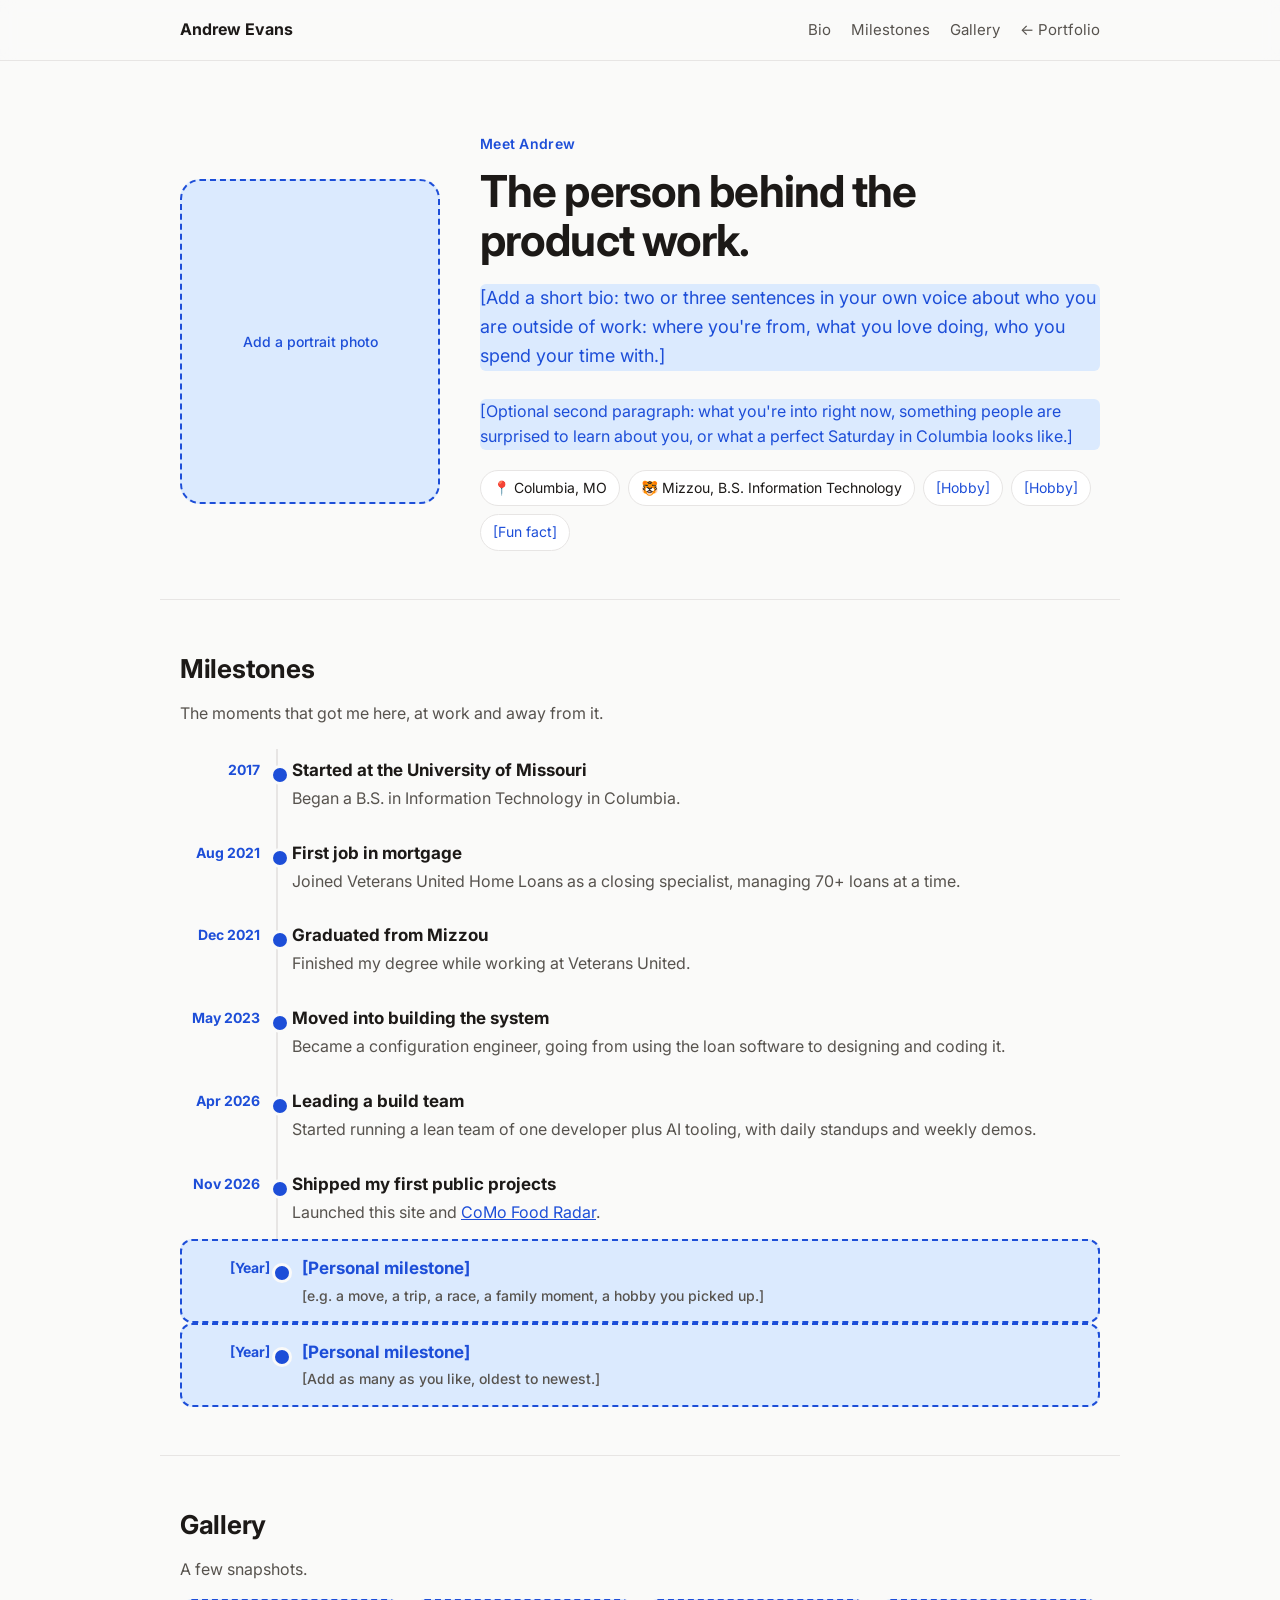
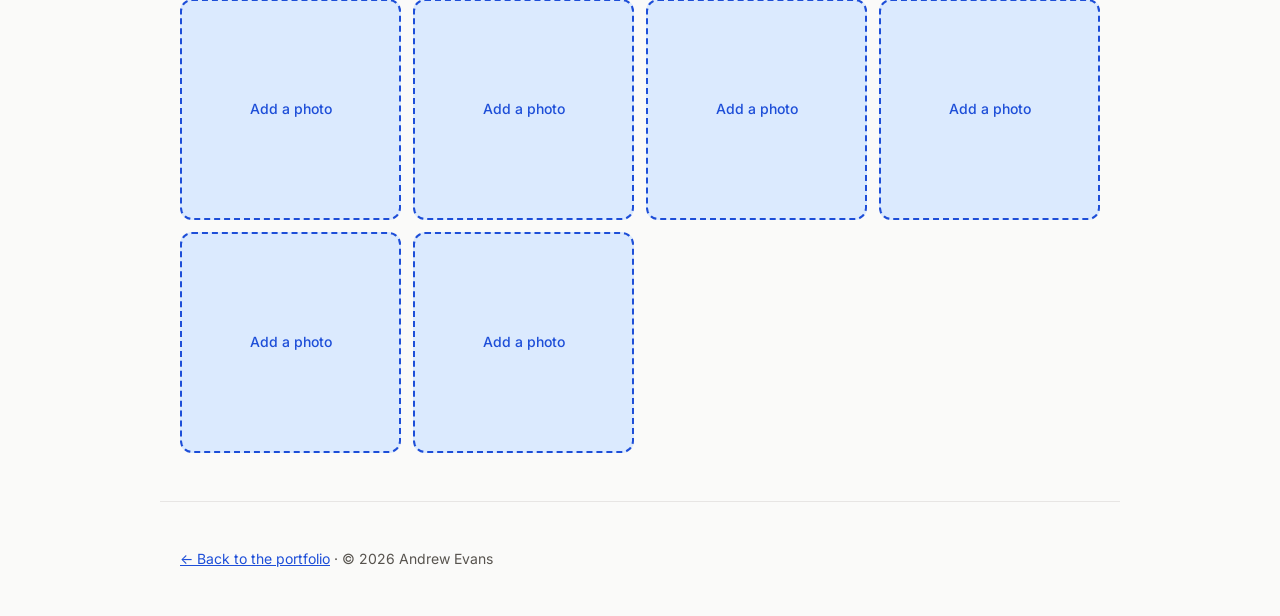
==== about/index.html @ 084d6e0a "Add Meet Andrew page (bio, milestones, gallery) and footer callout; personal content pending Co-Auth" ====
<!doctype html>
<html lang="en">
<head>
  <meta charset="utf-8">
  <meta name="viewport" content="width=device-width, initial-scale=1">
  <title>Meet Andrew · Andrew Evans</title>
  <meta name="description" content="Andrew Evans outside of work: a quick bio, milestones and photos.">
  <link rel="preconnect" href="https://fonts.googleapis.com">
  <link rel="preconnect" href="https://fonts.gstatic.com" crossorigin>
  <link href="https://fonts.googleapis.com/css2?family=Inter:wght@400;500;600;700&display=swap" rel="stylesheet">
  <link rel="stylesheet" href="../styles.css">
  <link rel="stylesheet" href="about.css">
</head>
<body>
  <header class="site-header">
    <nav class="wrap nav">
      <a class="brand" href="../">Andrew Evans</a>
      <ul>
        <li><a href="#bio">Bio</a></li>
        <li><a href="#milestones">Milestones</a></li>
        <li><a href="#gallery">Gallery</a></li>
        <li><a href="../">← Portfolio</a></li>
      </ul>
    </nav>
  </header>

  <main>
    <section id="bio" class="wrap about-hero">
      <div class="portrait todo" aria-label="Portrait photo">
        <!-- Replace with: <img src="../images/about/portrait.jpg" alt="Andrew smiling outdoors"> -->
        <span>Add a portrait photo</span>
      </div>
      <div>
        <p class="eyebrow">Meet Andrew</p>
        <h1>The person behind the product work.</h1>
        <p class="lede todo-text">[Add a short bio: two or three sentences in your own voice about who you are outside of work: where you're from, what you love doing, who you spend your time with.]</p>
        <p class="todo-text">[Optional second paragraph: what you're into right now, something people are surprised to learn about you, or what a perfect Saturday in Columbia looks like.]</p>
        <ul class="facts-chips">
          <li>📍 Columbia, MO</li>
          <li>🐯 Mizzou, B.S. Information Technology</li>
          <li class="todo-text">[Hobby]</li>
          <li class="todo-text">[Hobby]</li>
          <li class="todo-text">[Fun fact]</li>
        </ul>
      </div>
    </section>

    <section id="milestones" class="wrap section">
      <h2>Milestones</h2>
      <p class="muted">The moments that got me here, at work and away from it.</p>
      <ol class="timeline">
        <li>
          <span class="when">2017</span>
          <div><h3>Started at the University of Missouri</h3><p>Began a B.S. in Information Technology in Columbia.</p></div>
        </li>
        <li>
          <span class="when">Aug 2021</span>
          <div><h3>First job in mortgage</h3><p>Joined Veterans United Home Loans as a closing specialist, managing 70+ loans at a time.</p></div>
        </li>
        <li>
          <span class="when">Dec 2021</span>
          <div><h3>Graduated from Mizzou</h3><p>Finished my degree while working at Veterans United.</p></div>
        </li>
        <li>
          <span class="when">May 2023</span>
          <div><h3>Moved into building the system</h3><p>Became a configuration engineer, going from using the loan software to designing and coding it.</p></div>
        </li>
        <li>
          <span class="when">Apr 2026</span>
          <div><h3>Leading a build team</h3><p>Started running a lean team of one developer plus AI tooling, with daily standups and weekly demos.</p></div>
        </li>
        <li>
          <span class="when">Nov 2026</span>
          <div><h3>Shipped my first public projects</h3><p>Launched this site and <a href="https://andrew-jake-evans.github.io/como-business-radar/" target="_blank" rel="noopener">CoMo Food Radar</a>.</p></div>
        </li>
        <li class="todo">
          <span class="when">[Year]</span>
          <div><h3>[Personal milestone]</h3><p>[e.g. a move, a trip, a race, a family moment, a hobby you picked up.]</p></div>
        </li>
        <li class="todo">
          <span class="when">[Year]</span>
          <div><h3>[Personal milestone]</h3><p>[Add as many as you like, oldest to newest.]</p></div>
        </li>
      </ol>
    </section>

    <section id="gallery" class="wrap section">
      <h2>Gallery</h2>
      <p class="muted">A few snapshots.</p>
      <div class="gallery" id="galleryGrid"></div>
    </section>
  </main>

  <dialog id="lightbox" aria-label="Photo viewer">
    <button class="lb-close" aria-label="Close">×</button>
    <img id="lbImg" alt="">
    <p id="lbCap"></p>
  </dialog>

  <footer class="wrap footer">
    <p><a href="../">← Back to the portfolio</a> · © 2026 Andrew Evans</p>
  </footer>

  <script>
    // Add photos to images/about/ and list them here: file name and a short caption.
    const PHOTOS = [
      // { src: "../images/about/hiking.jpg", caption: "Hiking the Katy Trail" },
    ];
    const grid = document.getElementById("galleryGrid");
    const esc = (s) => String(s).replace(/[&<>"']/g, (c) => ({ "&": "&amp;", "<": "&lt;", ">": "&gt;", '"': "&quot;", "'": "&#39;" }[c]));
    grid.innerHTML = PHOTOS.length
      ? PHOTOS.map((p, i) => `<figure><button data-i="${i}"><img src="${esc(p.src)}" alt="${esc(p.caption)}" loading="lazy"></button><figcaption>${esc(p.caption)}</figcaption></figure>`).join("")
      : Array.from({ length: 6 }, () => `<figure class="todo"><span>Add a photo</span></figure>`).join("");
    const lb = document.getElementById("lightbox");
    grid.addEventListener("click", (e) => {
      const b = e.target.closest("button[data-i]");
      if (!b) return;
      const p = PHOTOS[b.dataset.i];
      document.getElementById("lbImg").src = p.src;
      document.getElementById("lbImg").alt = p.caption;
      document.getElementById("lbCap").textContent = p.caption;
      lb.showModal();
    });
    lb.addEventListener("click", (e) => { if (e.target === lb || e.target.closest(".lb-close")) lb.close(); });
  </script>
</body>
</html>
---- styles.css ----
:root {
  --bg: #fafaf9;
  --surface: #ffffff;
  --text: #1c1917;
  --muted: #57534e;
  --border: #e7e5e4;
  --accent: #1d4ed8;
  --accent-soft: #dbeafe;
}
@media (prefers-color-scheme: dark) {
  :root {
    --bg: #0c0a09;
    --surface: #1c1917;
    --text: #f5f5f4;
    --muted: #a8a29e;
    --border: #292524;
    --accent: #60a5fa;
    --accent-soft: #172554;
  }
}

* { box-sizing: border-box; }
html { scroll-behavior: smooth; }
body {
  margin: 0;
  background: var(--bg);
  color: var(--text);
  font: 16px/1.6 Inter, system-ui, -apple-system, sans-serif;
}
a { color: var(--accent); }
.wrap { max-width: 960px; margin: 0 auto; padding: 0 20px; }

.site-header {
  position: sticky; top: 0; z-index: 10;
  background: color-mix(in srgb, var(--bg) 85%, transparent);
  backdrop-filter: blur(8px);
  border-bottom: 1px solid var(--border);
}
.nav { display: flex; align-items: center; justify-content: space-between; height: 60px; }
.brand { font-weight: 700; color: var(--text); text-decoration: none; }
.nav ul { display: flex; gap: 20px; list-style: none; margin: 0; padding: 0; }
.nav ul a { color: var(--muted); text-decoration: none; font-size: 15px; }
.nav ul a:hover { color: var(--text); }

.hero { padding: 88px 20px 56px; }
.eyebrow { color: var(--accent); font-weight: 600; font-size: 14px; letter-spacing: .02em; margin: 0 0 12px; }
h1 { font-size: clamp(32px, 5vw, 52px); line-height: 1.1; letter-spacing: -.02em; margin: 0 0 20px; max-width: 18ch; }
.lede { font-size: 18px; color: var(--muted); max-width: 60ch; margin: 0 0 28px; }

.cta { display: flex; flex-wrap: wrap; gap: 12px; }
.btn {
  display: inline-block; padding: 10px 18px; border-radius: 8px;
  border: 1px solid var(--border); background: var(--surface);
  color: var(--text); text-decoration: none; font-weight: 500;
}
.btn:hover { border-color: var(--accent); }
.btn.primary { background: var(--accent); border-color: var(--accent); color: var(--bg); }

.stats { display: grid; grid-template-columns: repeat(auto-fit, minmax(200px, 1fr)); gap: 16px; margin: 48px 0 0; }
.stats div { border-left: 3px solid var(--accent); padding-left: 14px; }
.stats dt { font-size: 32px; font-weight: 700; }
.stats dd { margin: 0; color: var(--muted); font-size: 14px; }

.section { padding: 48px 20px; border-top: 1px solid var(--border); }
h2 { font-size: 26px; letter-spacing: -.01em; margin: 0 0 20px; }
.muted { color: var(--muted); margin-top: -8px; }

.cards { display: grid; grid-template-columns: repeat(auto-fit, minmax(260px, 1fr)); gap: 16px; }
.card { background: var(--surface); border: 1px solid var(--border); border-radius: 12px; padding: 22px; }
.card h3 { margin: 0 0 4px; font-size: 18px; }
.card .meta { margin: 0 0 12px; color: var(--accent); font-size: 13px; font-weight: 500; }
.card p { margin: 0 0 10px; color: var(--muted); }
.card.placeholder { border-style: dashed; background: transparent; }
.link { font-weight: 500; text-decoration: none; }

.skills { display: grid; grid-template-columns: repeat(auto-fit, minmax(200px, 1fr)); gap: 20px; }
.skills h3 { margin: 0 0 6px; font-size: 15px; }
.skills p { margin: 0; color: var(--muted); font-size: 15px; }

.contact p { max-width: 60ch; color: var(--muted); }
.footer { padding: 32px 20px; color: var(--muted); font-size: 14px; border-top: 1px solid var(--border); }

@media (max-width: 600px) {
  .nav ul { gap: 14px; }
  .nav ul li:nth-child(3) { display: none; }
  .hero { padding-top: 56px; }
}

.step { font-size: 13px; font-weight: 700; color: var(--accent); margin: 0 0 8px !important; letter-spacing: .05em; }
.steps .card h3 { margin-bottom: 10px; }

.worklist { list-style: none; margin: 0; padding: 0; display: grid; grid-template-columns: repeat(auto-fit, minmax(280px, 1fr)); gap: 0 32px; }
.worklist li { padding: 10px 0 10px 16px; border-left: 2px solid var(--border); margin-bottom: 8px; }
.worklist li:hover { border-left-color: var(--accent); }
.worklist h3 { margin: 0; font-size: 16px; font-weight: 500; }
.worklist p { margin: 0; color: var(--muted); font-size: 15px; }
.card .link + .link { margin-left: 14px; }

/* Meet Andrew callout */
.meet { padding: 8px 20px 48px; }
.meet-card {
  display: block; text-decoration: none; color: var(--text); border-radius: 16px; padding: 28px;
  background: linear-gradient(135deg, var(--accent-soft), var(--surface)); border: 1px solid var(--border);
  transition: border-color .15s, transform .15s;
}
.meet-card:hover { border-color: var(--accent); transform: translateY(-2px); }
.meet-kicker { display: block; color: var(--accent); font-weight: 600; font-size: 14px; }
.meet-title { display: block; font-size: clamp(22px, 3vw, 30px); font-weight: 700; letter-spacing: -.01em; margin: 4px 0 6px; }
.meet-sub { display: block; color: var(--muted); }
---- about/about.css ----
/* Meet Andrew page */
.about-hero { display: grid; grid-template-columns: 260px 1fr; gap: 40px; align-items: center; padding: 72px 20px 48px; }
.portrait { width: 260px; aspect-ratio: 4 / 5; border-radius: 20px; overflow: hidden; background: var(--surface); border: 1px solid var(--border); display: grid; place-items: center; }
.portrait img { width: 100%; height: 100%; object-fit: cover; }
.about-hero h1 { font-size: clamp(30px, 4.5vw, 44px); }
.about-hero p { max-width: 62ch; }
.facts-chips { list-style: none; display: flex; flex-wrap: wrap; gap: 8px; padding: 0; margin: 20px 0 0; }
.facts-chips li { font-size: 14px; padding: 6px 12px; border-radius: 999px; background: var(--surface); border: 1px solid var(--border); }

.timeline { list-style: none; margin: 8px 0 0; padding: 0; position: relative; }
.timeline::before { content: ""; position: absolute; left: 96px; top: 6px; bottom: 6px; width: 2px; background: var(--border); }
.timeline li { display: grid; grid-template-columns: 80px 1fr; gap: 32px; padding: 14px 0; position: relative; }
.timeline li::after { content: ""; position: absolute; left: 90px; top: 22px; width: 14px; height: 14px; border-radius: 50%; background: var(--accent); border: 3px solid var(--bg); }
.timeline .when { font-weight: 700; color: var(--accent); font-size: 14px; text-align: right; padding-top: 2px; }
.timeline h3 { margin: 0 0 2px; font-size: 17px; }
.timeline p { margin: 0; color: var(--muted); }

.gallery { display: grid; grid-template-columns: repeat(auto-fill, minmax(200px, 1fr)); gap: 12px; }
.gallery figure { margin: 0; }
.gallery button { display: block; width: 100%; padding: 0; border: 0; border-radius: 12px; overflow: hidden; cursor: zoom-in; background: var(--surface); }
.gallery img { display: block; width: 100%; aspect-ratio: 1; object-fit: cover; transition: transform .2s; }
.gallery button:hover img { transform: scale(1.03); }
.gallery figcaption { font-size: 13px; color: var(--muted); margin-top: 6px; }
.gallery figure.todo { aspect-ratio: 1; display: grid; place-items: center; border-radius: 12px; }

dialog#lightbox { border: 0; padding: 0; background: transparent; max-width: min(92vw, 1000px); }
dialog#lightbox::backdrop { background: rgba(0, 0, 0, .8); }
#lbImg { display: block; max-width: 100%; max-height: 80vh; border-radius: 12px; margin: 0 auto; }
#lbCap { color: #fff; text-align: center; margin: 10px 0 0; }
.lb-close { position: absolute; top: 8px; right: 8px; width: 36px; height: 36px; border-radius: 50%; border: 0; background: rgba(0, 0, 0, .6); color: #fff; font-size: 22px; cursor: pointer; }

/* Placeholders: visible on purpose so nothing ships half-filled. */
.todo { border: 2px dashed var(--accent) !important; background: var(--accent-soft) !important; color: var(--accent); font-size: 14px; font-weight: 500; }
.todo-text { color: var(--accent) !important; background: var(--accent-soft); border-radius: 6px; }
.timeline li.todo { border-radius: 12px; padding-left: 8px; padding-right: 8px; }

@media (max-width: 720px) {
  .about-hero { grid-template-columns: 1fr; gap: 24px; padding-top: 40px; }
  .portrait { width: 200px; }
  .timeline::before { left: 8px; }
  .timeline li { grid-template-columns: 1fr; gap: 2px; padding-left: 32px; }
  .timeline li::after { left: 2px; }
  .timeline .when { text-align: left; }
}
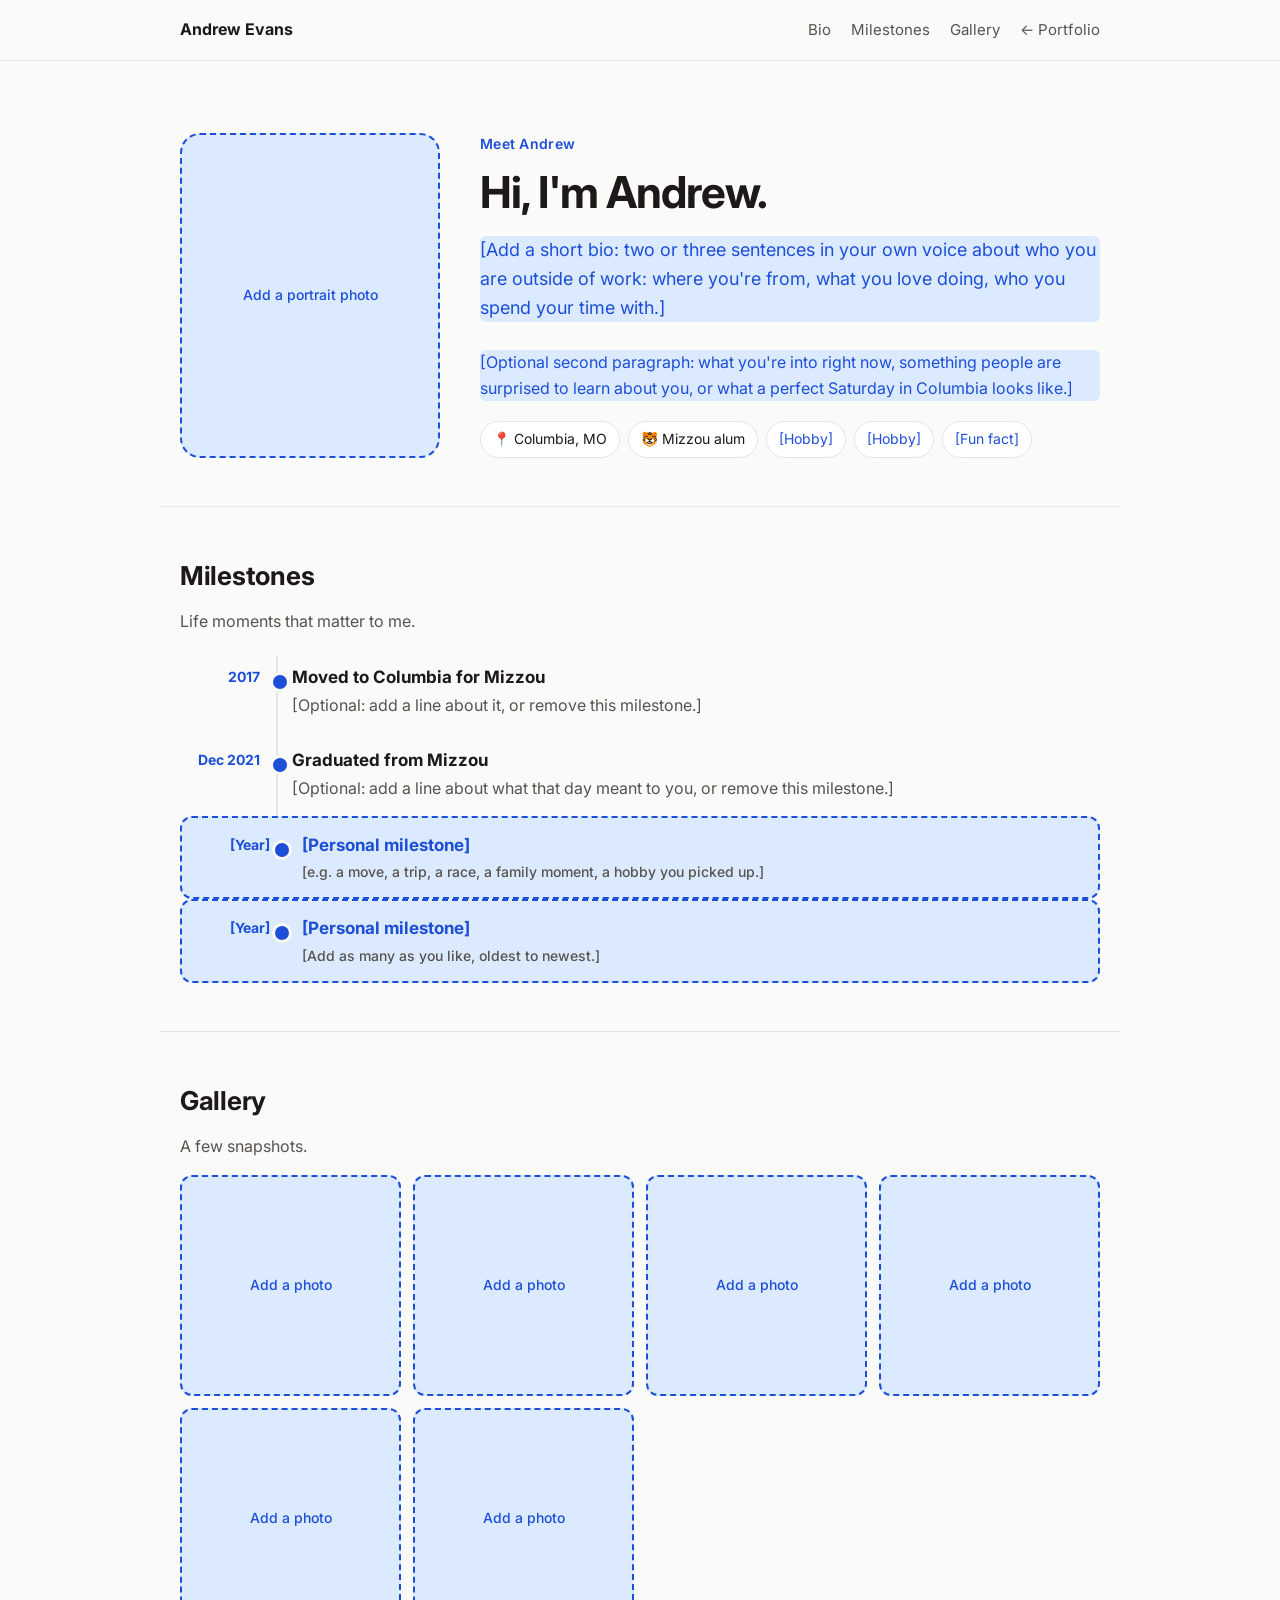
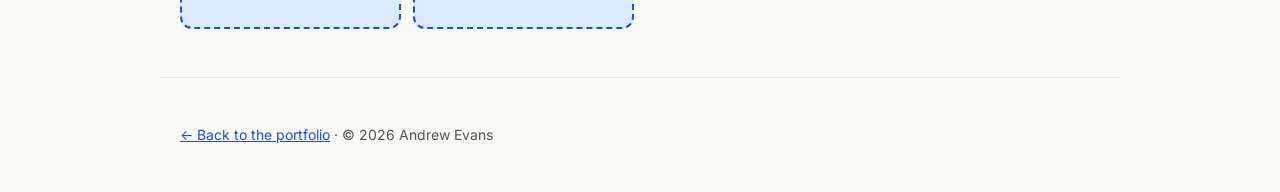
==== commit c791460a: "Keep Meet Andrew page strictly personal Co-Authored-By: Claude Opus 5.5 <noreply@anthropic.com>" ====
--- a/about/index.html
+++ b/about/index.html
@@ -4,7 +4,7 @@
   <meta charset="utf-8">
   <meta name="viewport" content="width=device-width, initial-scale=1">
   <title>Meet Andrew · Andrew Evans</title>
-  <meta name="description" content="Andrew Evans outside of work: a quick bio, milestones and photos.">
+  <meta name="description" content="Andrew Evans outside of work: a personal bio, life milestones and photos.">
   <link rel="preconnect" href="https://fonts.googleapis.com">
   <link rel="preconnect" href="https://fonts.gstatic.com" crossorigin>
   <link href="https://fonts.googleapis.com/css2?family=Inter:wght@400;500;600;700&display=swap" rel="stylesheet">
@@ -32,12 +32,12 @@
       </div>
       <div>
         <p class="eyebrow">Meet Andrew</p>
-        <h1>The person behind the product work.</h1>
+        <h1>Hi, I'm Andrew.</h1>
         <p class="lede todo-text">[Add a short bio: two or three sentences in your own voice about who you are outside of work: where you're from, what you love doing, who you spend your time with.]</p>
         <p class="todo-text">[Optional second paragraph: what you're into right now, something people are surprised to learn about you, or what a perfect Saturday in Columbia looks like.]</p>
         <ul class="facts-chips">
           <li>📍 Columbia, MO</li>
-          <li>🐯 Mizzou, B.S. Information Technology</li>
+          <li>🐯 Mizzou alum</li>
           <li class="todo-text">[Hobby]</li>
           <li class="todo-text">[Hobby]</li>
           <li class="todo-text">[Fun fact]</li>
@@ -47,31 +47,15 @@
 
     <section id="milestones" class="wrap section">
       <h2>Milestones</h2>
-      <p class="muted">The moments that got me here, at work and away from it.</p>
+      <p class="muted">Life moments that matter to me.</p>
       <ol class="timeline">
         <li>
           <span class="when">2017</span>
-          <div><h3>Started at the University of Missouri</h3><p>Began a B.S. in Information Technology in Columbia.</p></div>
-        </li>
-        <li>
-          <span class="when">Aug 2021</span>
-          <div><h3>First job in mortgage</h3><p>Joined Veterans United Home Loans as a closing specialist, managing 70+ loans at a time.</p></div>
+          <div><h3>Moved to Columbia for Mizzou</h3><p>[Optional: add a line about it, or remove this milestone.]</p></div>
         </li>
         <li>
           <span class="when">Dec 2021</span>
-          <div><h3>Graduated from Mizzou</h3><p>Finished my degree while working at Veterans United.</p></div>
-        </li>
-        <li>
-          <span class="when">May 2023</span>
-          <div><h3>Moved into building the system</h3><p>Became a configuration engineer, going from using the loan software to designing and coding it.</p></div>
-        </li>
-        <li>
-          <span class="when">Apr 2026</span>
-          <div><h3>Leading a build team</h3><p>Started running a lean team of one developer plus AI tooling, with daily standups and weekly demos.</p></div>
-        </li>
-        <li>
-          <span class="when">Nov 2026</span>
-          <div><h3>Shipped my first public projects</h3><p>Launched this site and <a href="https://andrew-jake-evans.github.io/como-business-radar/" target="_blank" rel="noopener">CoMo Food Radar</a>.</p></div>
+          <div><h3>Graduated from Mizzou</h3><p>[Optional: add a line about what that day meant to you, or remove this milestone.]</p></div>
         </li>
         <li class="todo">
           <span class="when">[Year]</span>
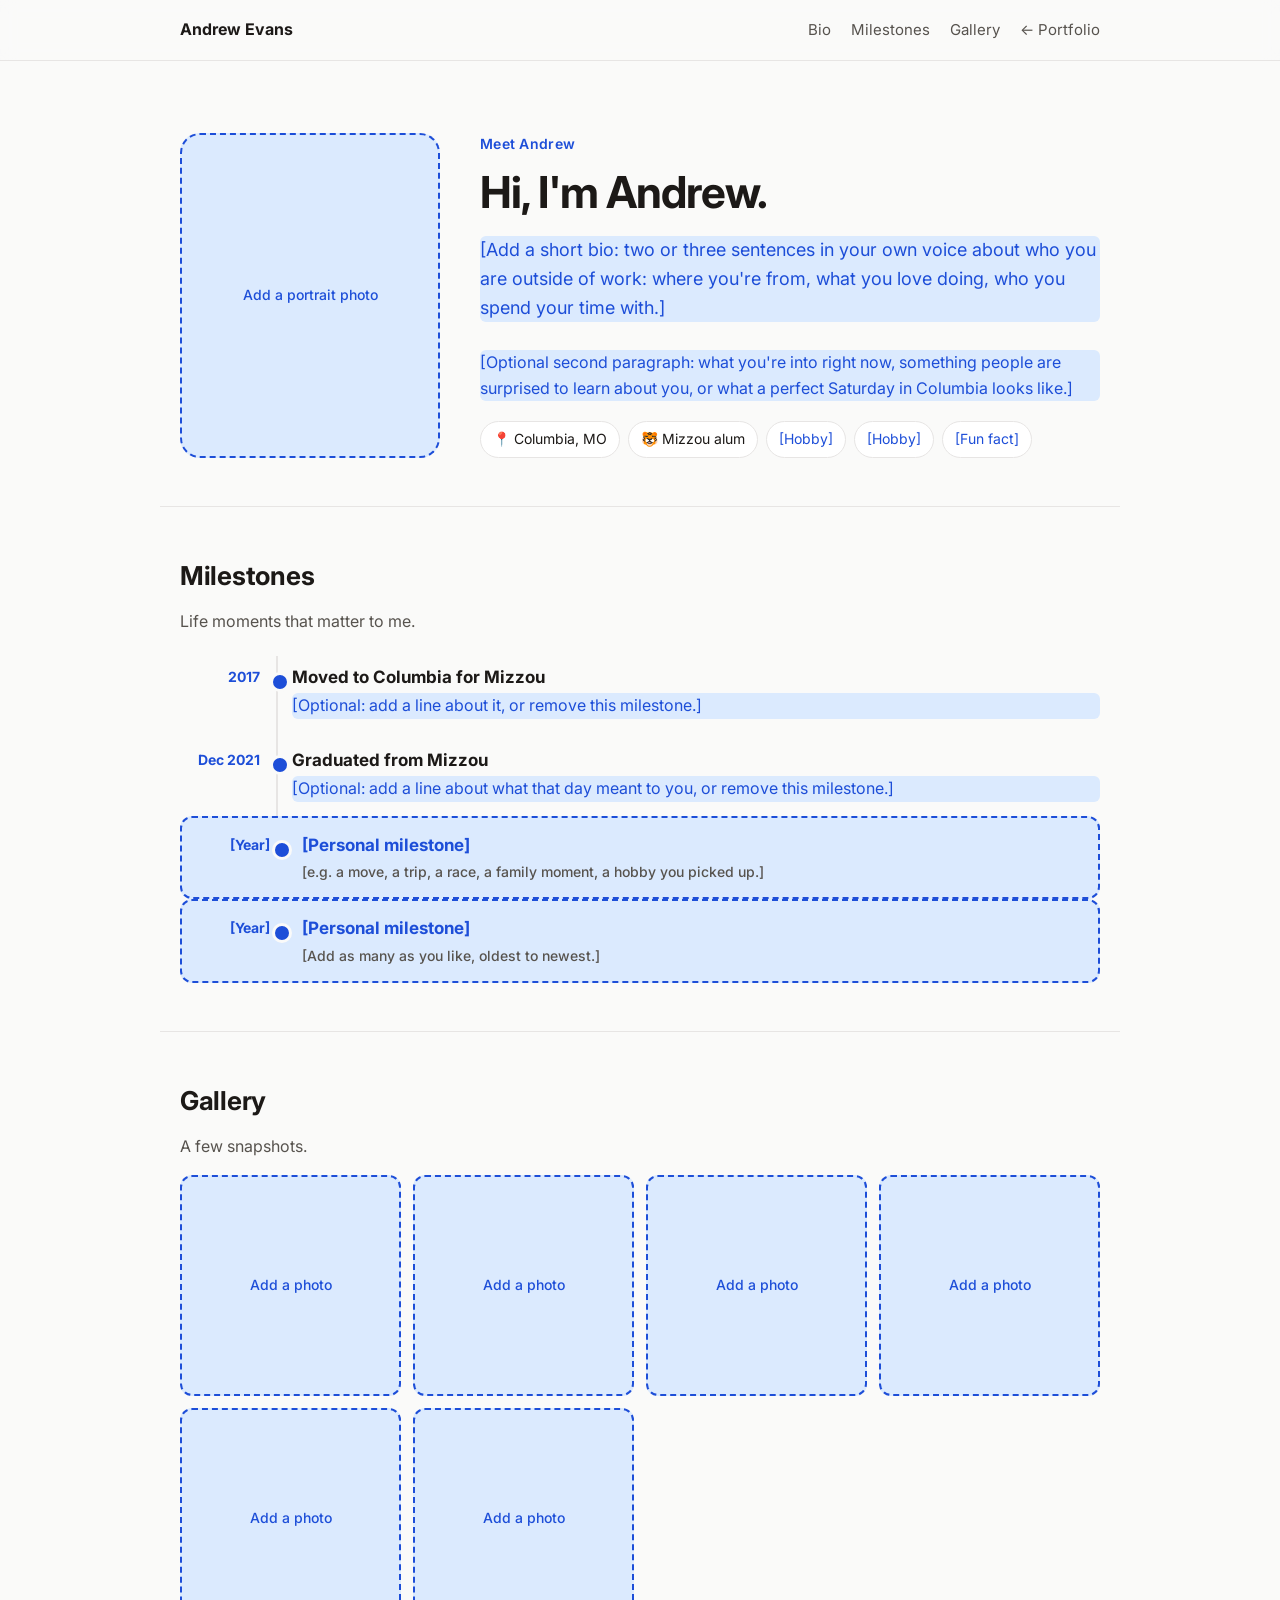
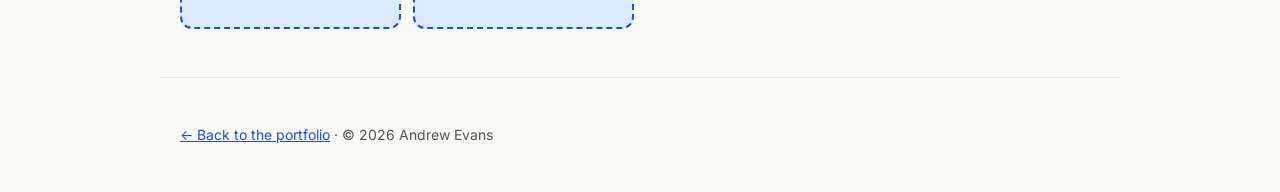
==== commit ddb6e951: "Mark optional milestone lines as placeholders Co-Authored-By: Claude Opus 5.5 <noreply@anthropic.com" ====
--- a/about/index.html
+++ b/about/index.html
@@ -51,11 +51,11 @@
       <ol class="timeline">
         <li>
           <span class="when">2017</span>
-          <div><h3>Moved to Columbia for Mizzou</h3><p>[Optional: add a line about it, or remove this milestone.]</p></div>
+          <div><h3>Moved to Columbia for Mizzou</h3><p class="todo-text">[Optional: add a line about it, or remove this milestone.]</p></div>
         </li>
         <li>
           <span class="when">Dec 2021</span>
-          <div><h3>Graduated from Mizzou</h3><p>[Optional: add a line about what that day meant to you, or remove this milestone.]</p></div>
+          <div><h3>Graduated from Mizzou</h3><p class="todo-text">[Optional: add a line about what that day meant to you, or remove this milestone.]</p></div>
         </li>
         <li class="todo">
           <span class="when">[Year]</span>
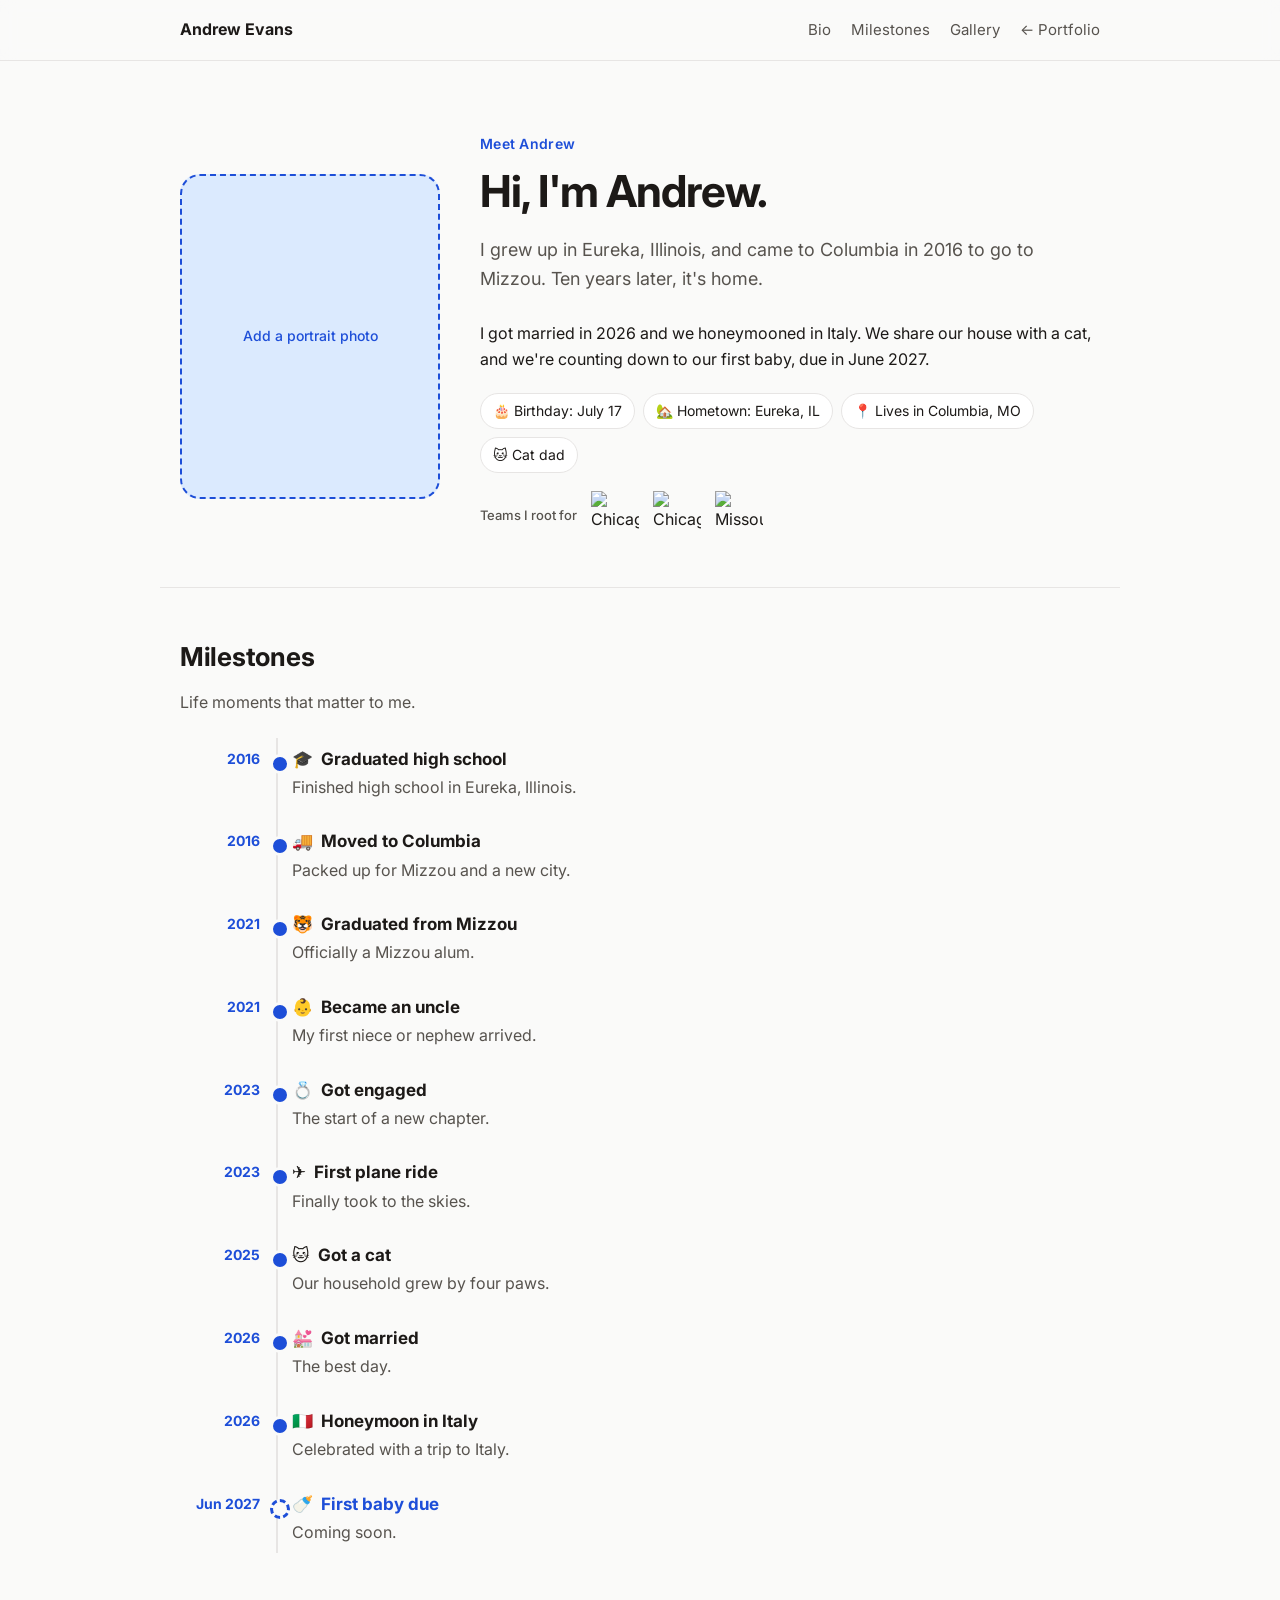
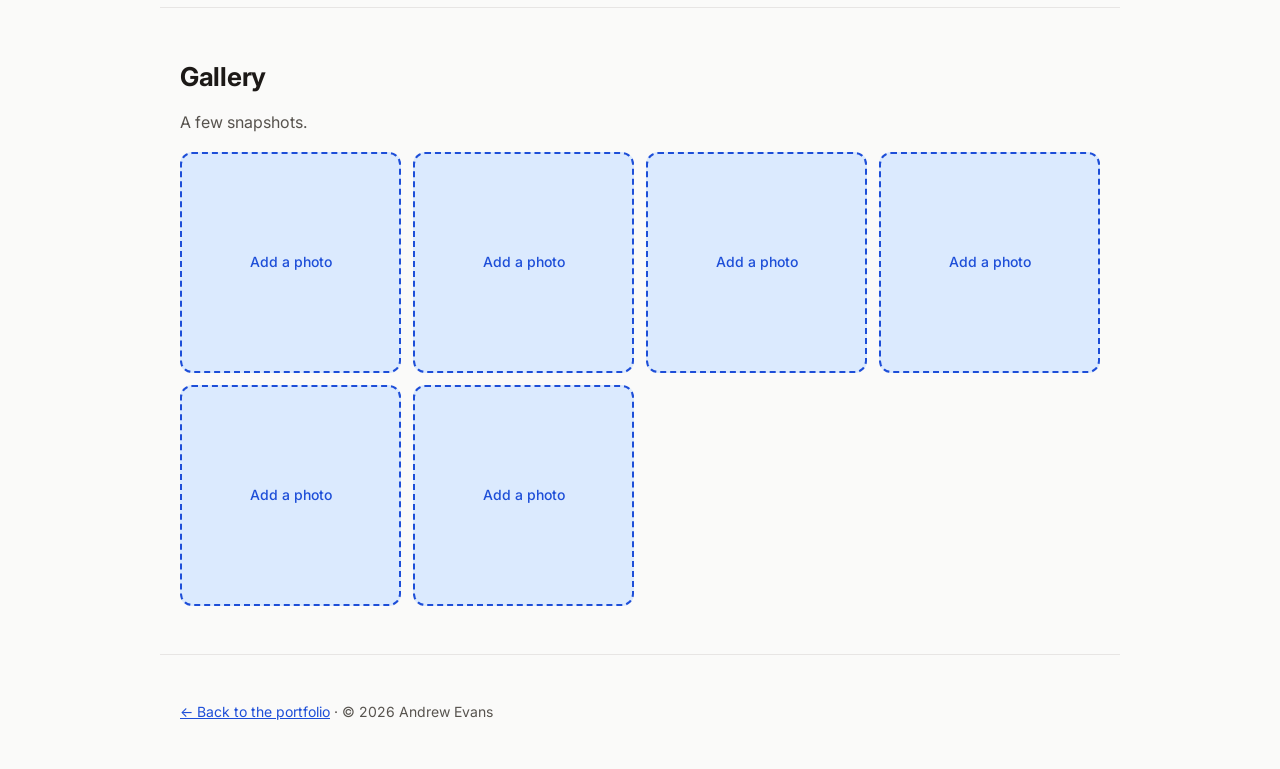
==== commit cbbcce2c: "Fill in Meet Andrew bio, facts, teams and milestones Co-Authored-By: Claude Opus 5.5 <noreply@anthro" ====
--- a/about/index.html
+++ b/about/index.html
@@ -33,15 +33,20 @@
       <div>
         <p class="eyebrow">Meet Andrew</p>
         <h1>Hi, I'm Andrew.</h1>
-        <p class="lede todo-text">[Add a short bio: two or three sentences in your own voice about who you are outside of work: where you're from, what you love doing, who you spend your time with.]</p>
-        <p class="todo-text">[Optional second paragraph: what you're into right now, something people are surprised to learn about you, or what a perfect Saturday in Columbia looks like.]</p>
+        <p class="lede">I grew up in Eureka, Illinois, and came to Columbia in 2016 to go to Mizzou. Ten years later, it's home.</p>
+        <p>I got married in 2026 and we honeymooned in Italy. We share our house with a cat, and we're counting down to our first baby, due in June 2027.</p>
         <ul class="facts-chips">
-          <li>📍 Columbia, MO</li>
-          <li>🐯 Mizzou alum</li>
-          <li class="todo-text">[Hobby]</li>
-          <li class="todo-text">[Hobby]</li>
-          <li class="todo-text">[Fun fact]</li>
+          <li>🎂 Birthday: July 17</li>
+          <li>🏡 Hometown: Eureka, IL</li>
+          <li>📍 Lives in Columbia, MO</li>
+          <li>🐱 Cat dad</li>
         </ul>
+        <div class="teams" aria-label="Teams I root for">
+          <span class="teams-label">Teams I root for</span>
+          <img src="https://a.espncdn.com/i/teamlogos/nfl/500/chi.png" alt="Chicago Bears" title="Chicago Bears" loading="lazy">
+          <img src="https://a.espncdn.com/i/teamlogos/nhl/500/chi.png" alt="Chicago Blackhawks" title="Chicago Blackhawks" loading="lazy">
+          <img src="https://a.espncdn.com/i/teamlogos/ncaa/500/142.png" alt="Missouri Tigers" title="Missouri Tigers" loading="lazy">
+        </div>
       </div>
     </section>
 
@@ -50,20 +55,44 @@
       <p class="muted">Life moments that matter to me.</p>
       <ol class="timeline">
         <li>
-          <span class="when">2017</span>
-          <div><h3>Moved to Columbia for Mizzou</h3><p class="todo-text">[Optional: add a line about it, or remove this milestone.]</p></div>
+          <span class="when">2016</span>
+          <div><h3><span class="emoji" aria-hidden="true">🎓</span> Graduated high school</h3><p>Finished high school in Eureka, Illinois.</p></div>
         </li>
         <li>
-          <span class="when">Dec 2021</span>
-          <div><h3>Graduated from Mizzou</h3><p class="todo-text">[Optional: add a line about what that day meant to you, or remove this milestone.]</p></div>
+          <span class="when">2016</span>
+          <div><h3><span class="emoji" aria-hidden="true">🚚</span> Moved to Columbia</h3><p>Packed up for Mizzou and a new city.</p></div>
         </li>
-        <li class="todo">
-          <span class="when">[Year]</span>
-          <div><h3>[Personal milestone]</h3><p>[e.g. a move, a trip, a race, a family moment, a hobby you picked up.]</p></div>
+        <li>
+          <span class="when">2021</span>
+          <div><h3><span class="emoji" aria-hidden="true">🐯</span> Graduated from Mizzou</h3><p>Officially a Mizzou alum.</p></div>
         </li>
-        <li class="todo">
-          <span class="when">[Year]</span>
-          <div><h3>[Personal milestone]</h3><p>[Add as many as you like, oldest to newest.]</p></div>
+        <li>
+          <span class="when">2021</span>
+          <div><h3><span class="emoji" aria-hidden="true">👶</span> Became an uncle</h3><p>My first niece or nephew arrived.</p></div>
+        </li>
+        <li>
+          <span class="when">2023</span>
+          <div><h3><span class="emoji" aria-hidden="true">💍</span> Got engaged</h3><p>The start of a new chapter.</p></div>
+        </li>
+        <li>
+          <span class="when">2023</span>
+          <div><h3><span class="emoji" aria-hidden="true">✈️</span> First plane ride</h3><p>Finally took to the skies.</p></div>
+        </li>
+        <li>
+          <span class="when">2025</span>
+          <div><h3><span class="emoji" aria-hidden="true">🐱</span> Got a cat</h3><p>Our household grew by four paws.</p></div>
+        </li>
+        <li>
+          <span class="when">2026</span>
+          <div><h3><span class="emoji" aria-hidden="true">💒</span> Got married</h3><p>The best day.</p></div>
+        </li>
+        <li>
+          <span class="when">2026</span>
+          <div><h3><span class="emoji" aria-hidden="true">🇮🇹</span> Honeymoon in Italy</h3><p>Celebrated with a trip to Italy.</p></div>
+        </li>
+        <li class="upcoming">
+          <span class="when">Jun 2027</span>
+          <div><h3><span class="emoji" aria-hidden="true">🍼</span> First baby due</h3><p>Coming soon.</p></div>
         </li>
       </ol>
     </section>
--- a/about/about.css
+++ b/about/about.css
@@ -42,3 +42,10 @@
   .timeline li::after { left: 2px; }
   .timeline .when { text-align: left; }
 }
+
+.teams { display: flex; align-items: center; gap: 14px; margin-top: 18px; flex-wrap: wrap; }
+.teams-label { font-size: 13px; color: var(--muted); font-weight: 500; }
+.teams img { width: 48px; height: 48px; object-fit: contain; }
+.timeline .emoji { margin-right: 4px; }
+.timeline li.upcoming::after { background: var(--bg); border: 3px dashed var(--accent); }
+.timeline li.upcoming h3 { color: var(--accent); }
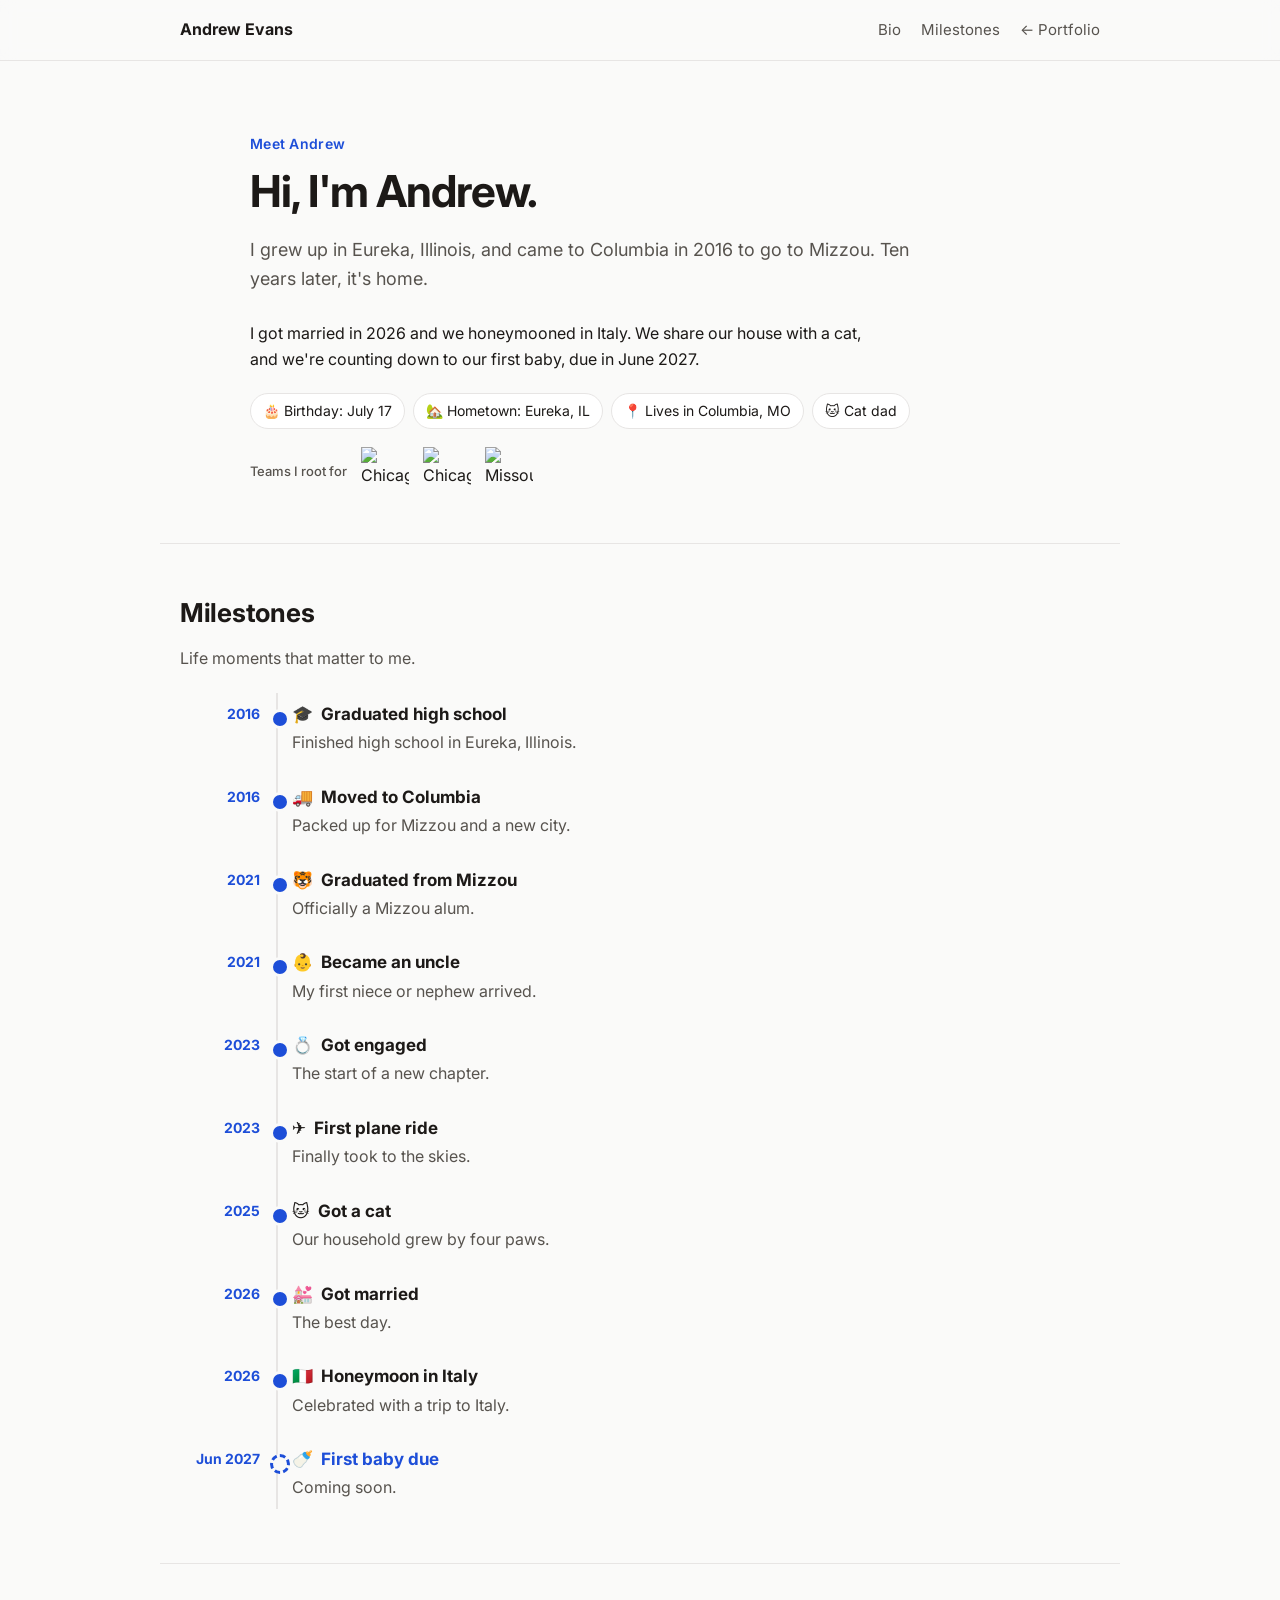
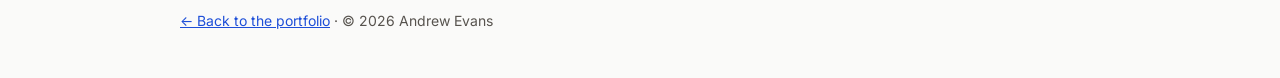
==== commit 50e172e5: "Hide portrait and gallery until photos are added Co-Authored-By: Claude Opus 5.5 <noreply@anthropic." ====
--- a/about/index.html
+++ b/about/index.html
@@ -4,7 +4,7 @@
   <meta charset="utf-8">
   <meta name="viewport" content="width=device-width, initial-scale=1">
   <title>Meet Andrew · Andrew Evans</title>
-  <meta name="description" content="Andrew Evans outside of work: a personal bio, life milestones and photos.">
+  <meta name="description" content="Andrew Evans outside of work: a personal bio and life milestones.">
   <link rel="preconnect" href="https://fonts.googleapis.com">
   <link rel="preconnect" href="https://fonts.gstatic.com" crossorigin>
   <link href="https://fonts.googleapis.com/css2?family=Inter:wght@400;500;600;700&display=swap" rel="stylesheet">
@@ -18,18 +18,15 @@
       <ul>
         <li><a href="#bio">Bio</a></li>
         <li><a href="#milestones">Milestones</a></li>
-        <li><a href="#gallery">Gallery</a></li>
+        <li id="navGallery"><a href="#gallery">Gallery</a></li>
         <li><a href="../">← Portfolio</a></li>
       </ul>
     </nav>
   </header>
 
   <main>
-    <section id="bio" class="wrap about-hero">
-      <div class="portrait todo" aria-label="Portrait photo">
-        <!-- Replace with: <img src="../images/about/portrait.jpg" alt="Andrew smiling outdoors"> -->
-        <span>Add a portrait photo</span>
-      </div>
+    <section id="bio" class="wrap about-hero no-portrait">
+      <!-- Portrait: add <div class="portrait"><img src="../images/about/portrait.jpg" alt="Andrew"></div> here and remove the no-portrait class above. -->
       <div>
         <p class="eyebrow">Meet Andrew</p>
         <h1>Hi, I'm Andrew.</h1>
@@ -121,9 +118,9 @@
     ];
     const grid = document.getElementById("galleryGrid");
     const esc = (s) => String(s).replace(/[&<>"']/g, (c) => ({ "&": "&amp;", "<": "&lt;", ">": "&gt;", '"': "&quot;", "'": "&#39;" }[c]));
-    grid.innerHTML = PHOTOS.length
-      ? PHOTOS.map((p, i) => `<figure><button data-i="${i}"><img src="${esc(p.src)}" alt="${esc(p.caption)}" loading="lazy"></button><figcaption>${esc(p.caption)}</figcaption></figure>`).join("")
-      : Array.from({ length: 6 }, () => `<figure class="todo"><span>Add a photo</span></figure>`).join("");
+    // No photos yet: hide the gallery and its menu link instead of showing empty spots.
+    if (!PHOTOS.length) { document.getElementById("gallery").hidden = true; document.getElementById("navGallery").hidden = true; }
+    grid.innerHTML = PHOTOS.map((p, i) => `<figure><button data-i="${i}"><img src="${esc(p.src)}" alt="${esc(p.caption)}" loading="lazy"></button><figcaption>${esc(p.caption)}</figcaption></figure>`).join("");
     const lb = document.getElementById("lightbox");
     grid.addEventListener("click", (e) => {
       const b = e.target.closest("button[data-i]");
--- a/about/about.css
+++ b/about/about.css
@@ -49,3 +49,5 @@
 .timeline .emoji { margin-right: 4px; }
 .timeline li.upcoming::after { background: var(--bg); border: 3px dashed var(--accent); }
 .timeline li.upcoming h3 { color: var(--accent); }
+.about-hero.no-portrait { grid-template-columns: 1fr; max-width: 820px; margin: 0 auto; }
+[hidden] { display: none !important; }
